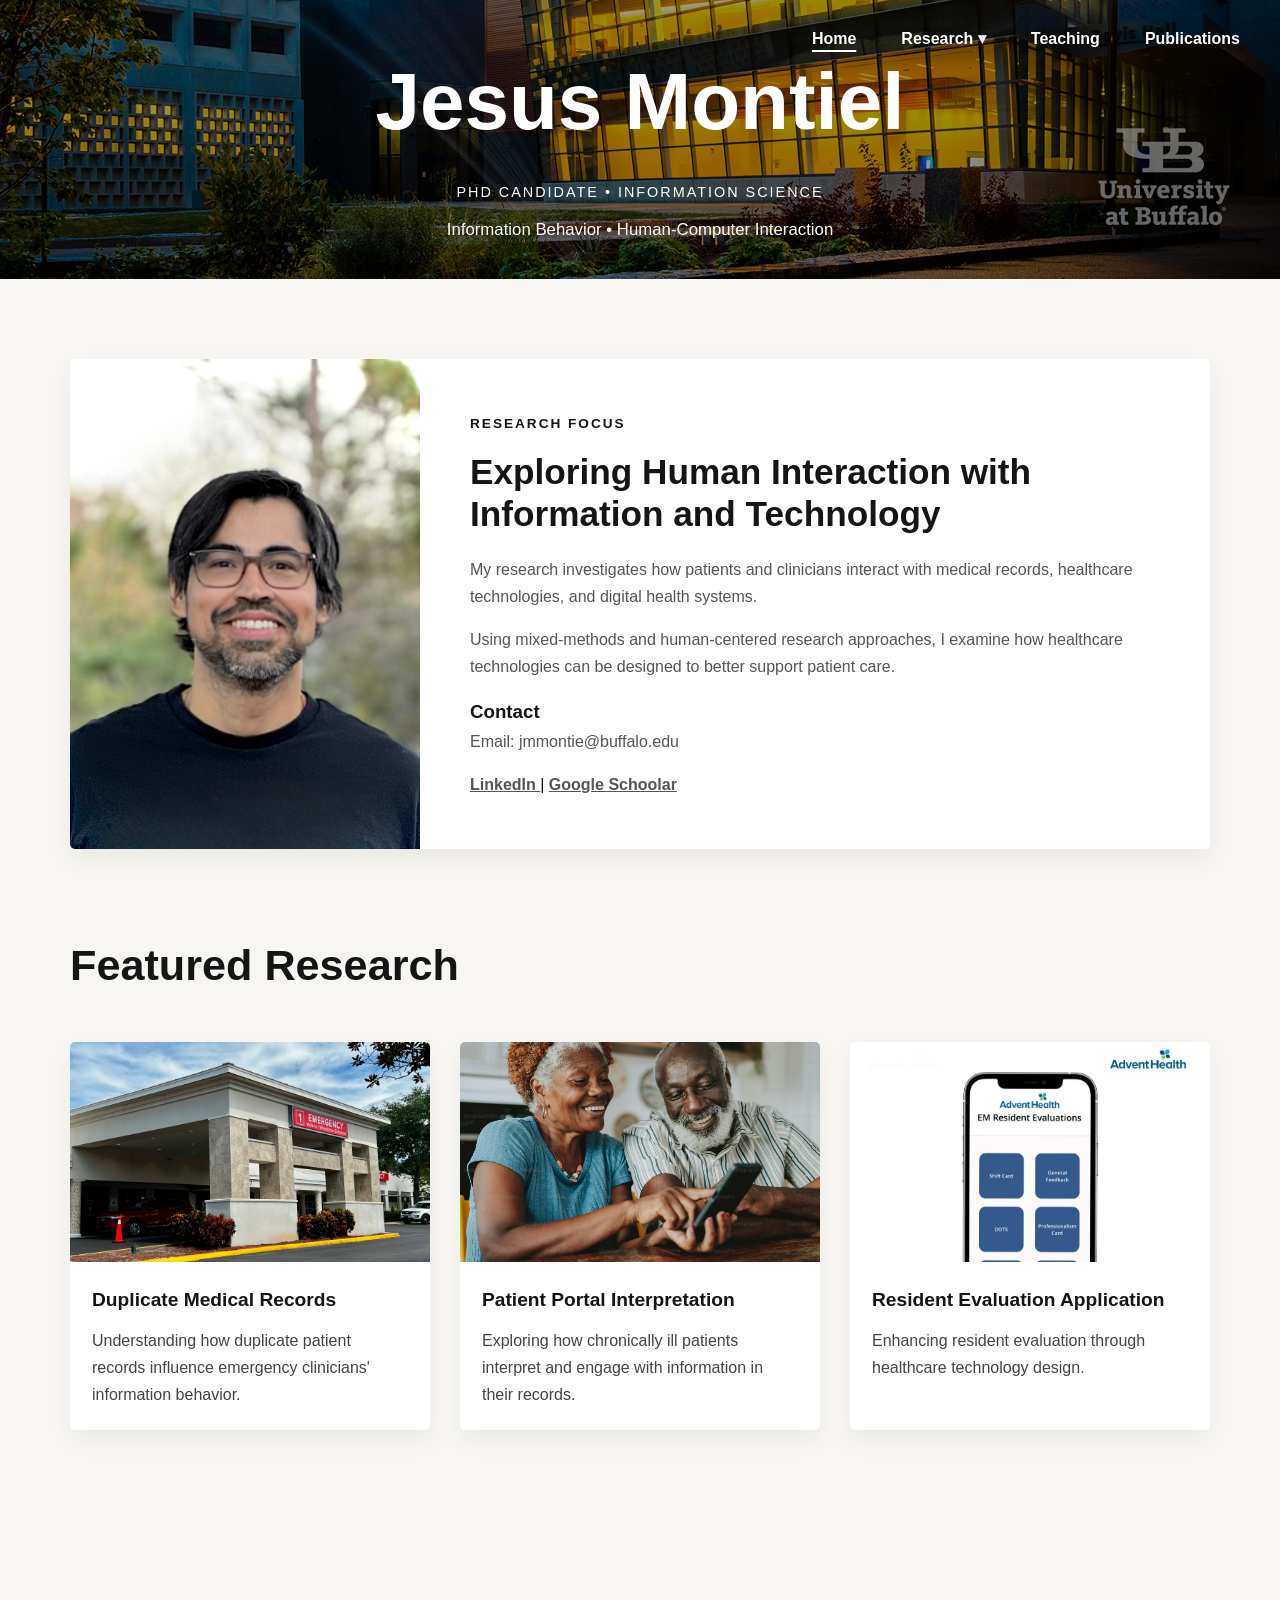
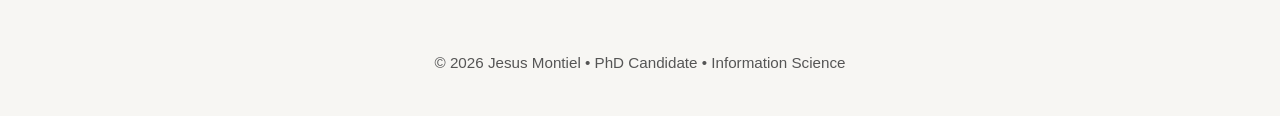
==== index.html @ 4b7aa02b "Add files via upload" ====
<!DOCTYPE html>
<html lang="en">
<head>
    <meta charset="UTF-8">
    <meta name="viewport" content="width=device-width, initial-scale=1.0">
    <title>Home</title>

    <link rel="preconnect" href="https://fonts.googleapis.com">
    <link rel="preconnect" href="https://fonts.gstatic.com" crossorigin>
    
    <link
        href="https://fonts.eet">
    

    <link rel="stylesheet" href="styles.css">
</head>


<body>

    <!-- NAVIGATION -->

    <nav class="navbar">

        <button class="menu-toggle">
            &#9776;
        </button>
    
        <ul>
    
            <li>
                <a href="index.html" class="active">Home</a>
            </li>
    
            <li class="dropdown">
    
                <a>Research ▾</a>
    
                <div class="mega-menu">
    
                    <a href="dissertation.html">
                        Dissertation Research
                    </a>
    
                    <a href="portal.html">
                        Patient Portal Research
                    </a>
    
                    <a href="app.html">
                        UX Case Study
                    </a>
    
                </div>
    
            </li>
    
            <li>
                <a href="teaching.html">Teaching</a>
            </li>
    
            <li>
                <a href="publications.html">Publications</a>
            </li>
    
        </ul>
    
    </nav>


    <!-- HERO -->

    <header class="hero">

        <img src = "images/hero.jpg">

        <div class="hero-overlay">

        
            <h1>Jesus Montiel</h1>
            <span class="hero-tag">
                PhD Candidate • Information Science
            </span>
            <p>
                Information Behavior • Human-Computer Interaction 
            </p>
            

        </div>

    </header>

    <!-- ABOUT -->


    <section id="about" class="about-section">
        <div class="about-card">

            <div class="profile-container">
            <img src = "images/profile.jpeg">
            </div>

            <div class="about-content">

                <span class="research-focus">Research Focus</span>

                <h2>
                    Exploring Human Interaction with Information and Technology
                </h2>
        

                <p>
                    My research investigates how patients and clinicians interact with medical records, healthcare technologies, and digital health systems.
                </p>
                
                <p>
                    Using mixed-methods and human-centered research approaches, I examine how healthcare technologies can be designed to better support patient care.
                </p>
       

                    <div class="contact-section">

                        <h3>Contact</h3>
                    
                        <p>
                            Email: jmmontie@buffalo.edu
                        </p>
                    
                        <div class="contact-links">
                        
                            <a href="https://www.linkedin.com/in/jesus-montiel-9b087b145/">
                                LinkedIn
                            </a>
                    
                            <span>|</span>
                    
                            <a href="https://scholar.google.com/citations?user=2nwPM_0AAAAJ&hl=en">Google Schoolar</a>
                    
                        </div>
                    
                    </div>
                    


    </section>

    <!-- FEATURED RESEARCH -->

    <section id="research" class="research-section">

        <div class="section-header">

            <h2>Featured Research</h2>



        </div>

        <div class="research-grid">

            <article class="research-card">
            <a href = "dissertation.html" class="card-link">
                <img src="images/Hospital.jpg">

                <div class="card-content">

                    <h3>Duplicate Medical Records</h3>

                    <p>
                        Understanding how duplicate patient records influence
                        emergency clinicians' information behavior.
                    </p>

                </div>
            </a>

            </article>

            <article class="research-card">
                <a href = "portal.html" class="card-link">
                <img src="images/patient.png">

                <div class="card-content">

                    <h3>Patient Portal Interpretation</h3>

                    <p>
                        Exploring how chronically ill patients interpret
                        and engage with information in their records.
                    </p>

                </div>
            </a>
            </article>

            <article class="research-card">
                <a href = "app.html" class="card-link">
                <img src="images/m3.png">

                <div class="card-content">

                    <h3>Resident Evaluation Application</h3>

                    <p>
                        Enhancing resident evaluation through healthcare technology design.
                    </p>

                </div>   
             </a>
         </article>

        </div>

    </section>
    <script>

        const menuToggle = document.querySelector('.menu-toggle');
        const navMenu = document.querySelector('.navbar ul');
        
        menuToggle.addEventListener('click', () => {
            navMenu.classList.toggle('show');
        });
        
        document.querySelectorAll('.navbar a').forEach(link => {
            link.addEventListener('click', () => {
                navMenu.classList.remove('show');
            });
        });
        
        </script> 

<footer class="site-footer">

    <p>
        © 2026 Jesus Montiel • PhD Candidate • Information Science
    </p>

</footer>

</body>
</html>
---- styles.css ----
/* =========================
   RESET
========================= */


*{
    margin:0;
    padding:0;
    box-sizing:border-box;
}

html{
    scroll-behavior:smooth;
}

body{
    font-family: 'Inter', sans-serif;
    background:#f7f6f3;
    color:#151515;
    line-height:1.7;
}
/* =========================
   NAVIGATION
========================= */

.navbar{
    position:absolute;
    top:0;
    left:0;

    width:100%;

    padding:25px 40px;

    background:transparent;

    z-index:1000;
}

.navbar ul{
    display:flex;
    justify-content:flex-end;
    align-items:center;

    gap:45px;

    list-style:none;
}

.navbar a{
    color:white;

    text-decoration:none;

    font-size:1rem;

    font-weight:600;

    transition:opacity .2s ease;
}

.navbar a:hover{
    opacity:.80;
}

.navbar a.active{
    font-weight:700;

    text-decoration:underline;
    text-decoration-thickness:2px;
    text-underline-offset:6px;
}

/* =========================
   RESEARCH DROPDOWN
========================= */

.dropdown{
    position:relative;
}

.dropdown > a{
    color:white !important;
}

.dropdown > a.active{
    color:white !important;

    font-weight:700;

    text-decoration:underline;
    text-decoration-thickness:2px;
    text-underline-offset:6px;
}

.mega-menu{
    position:absolute;

    top:38px;

    left:50%;

    transform:translateX(-50%);

    min-width:300px;

    background:#111;

    border-radius:8px;

    padding:12px 0;

    box-shadow:0 15px 30px rgba(0,0,0,.35);

    opacity:0;
    visibility:hidden;

    transition:
        opacity .2s ease,
        visibility .2s ease;

    z-index:5000;
}

.dropdown:hover .mega-menu{
    opacity:1;
    visibility:visible;
}

.mega-menu a{
    display:block;

    padding:12px 20px;

    color:white !important;

    font-size:.95rem;

    font-weight:500;

    text-decoration:none;

    white-space:nowrap;
}

.mega-menu a:hover{
    background:rgba(255,255,255,.08);
}
/* =========================
   HERO
========================= */

.hero{

    position:relative;

    height: 31vh;

    min-height:220px;

    overflow:hidden;
}

.hero img{

    width:100%;
    height:100%;

    object-fit:cover;

    /* Shows more of the lower portion */
    object-position: bottom;
}


.hero-overlay{
    position:absolute;
    inset:0;

    background:rgba(0,0,0,.40);

    display:flex;
    flex-direction:column;
    justify-content:center;
    align-items:center;

    text-align:center;

    color:white;
}


.hero-overlay h1{

    font-size:clamp(3rem,7vw,5rem);

    font-weight:800;

    margin-bottom:10px;
}

.hero-tag{

    font-size:.9rem;

    letter-spacing:2px;

    text-transform:uppercase;

    margin-bottom:12px;
}

.hero-overlay p{

    font-size:1.05rem;
}

/* =========================
   ABOUT
========================= */

.about-section{

    max-width:1200px;
    margin-left:auto;
    margin-right:auto;
    padding-left:30px;
    padding-right:30px;
    margin-top:80px;
    margin-bottom: 80px;
}


.about-card{

    background:white;

    display:grid;

    grid-template-columns:350px 1fr;

    border-radius:5px;

    overflow:hidden;

    box-shadow:0 10px 25px rgba(0,0,0,.06);
}

.profile-container{

    height:100%;
}

.profile-container img{

    width:100%;

    height:100%;

    object-fit:cover;
    border-radious:0;
}

.about-content{

    padding:50px;
}

.research-focus{

    color:#151515;

    font-weight:700;

    font-size:.85rem;

    text-transform:uppercase;

    letter-spacing:2px;
}

.about-content h2{

    margin:15px 0 20px;

    font-size:2.2rem;

    line-height:1.2;
}

.about-content p{

    margin-bottom:16px;

    color:#555;
}

/* =========================
   RESEARCH
========================= */

.research-section{

        max-width:1200px;
        margin-left:auto;
        margin-right:auto;
        padding-left:30px;
        padding-right:30px;
        margin-top:80px;
        margin-bottom: 80px;
        padding-bottom:100px;
    }

.section-header{

    margin-bottom:40px;
}

.section-header h2{

    font-size:2.7rem;

    margin-bottom:8px;
}

.section-header p{

    color:#777;
}

.research-grid{

    display:grid;

    grid-template-columns:
    repeat(3,1fr);

    gap:30px;
}

.card-link{
    display:block;
    text-decoration:none;
    color:inherit;
    height:100%;
}

.research-card{

    background:white;

    border-radius:5px;

    overflow:hidden;

    box-shadow:0 10px 25px rgba(0,0,0,.05);

    transition:
    transform .25s ease,
    box-shadow .25s ease,
    background-color .25s ease;

}

.research-card:hover{

   
  background:#ececec;
  transform:translateY(-4px);
  box-shadow:0 15px 30px rgba(0,0,0,.08);


}

.research-card:active{

    transform:scale(.98);

    background:#e5e5e5;
}

.research-card img{

    width:100%;

    height:220px;

    object-fit:cover;
    display:block;
}

.card-content{

    padding:22px;
}

.card-content h3{

    margin-bottom:10px;

    font-size:1.2rem;
}

.card-content p{

    color:#444;
}

.contact-section a{
    color:#555;
    font-weight:600;
}
.contact-links a:hover{
    opacity:.65;
}

/* =========================
   TABLET
========================= */

@media(max-width:900px){

    .navbar ul{
        gap:20px;
    }

    .about-card{
        grid-template-columns:1fr;
    }

    .profile-container img{
        height:450px;
    }

    .research-grid{
        grid-template-columns:1fr;
    }
}
.menu-toggle{
    display:none;

    background:none;
    border:none;

    color:white;

    font-size:2rem;
    cursor:pointer;
}


.site-footer{
    margin-top:80px;
    padding:40px 20px;
    text-align:center;
}

.site-footer p{
    color:#555;
    font-size:.95rem;
}

@media(max-width:768px){

    .navbar{
        
    display:flex;
    align-items:center;
    justify-content:flex-start;
    }
    
    .menu-toggle{
        display:block;
    
    }
    
    
    .navbar ul{
        display:none;
    
        position:absolute;
        top:70px;
        left:24px;
    
        background:#111;
    
        padding:20px;
    
        border-radius:10px;
    
        flex-direction:column;

        align-items:flex-start;   /* ADD THIS */
        text-align:left;

        gap:16px;
    
        min-width:220px;
    
        box-shadow:0 10px 30px rgba(0,0,0,.3);
    }
    .navbar ul li{
        width:100%;
    }
    
    .navbar ul a{
        display:block;
        width:100%;
        text-align:left;
    }
    
    .navbar ul.show{
        display:flex;
    }
    .mega-menu{
        position:static;
    
        opacity:1;
        visibility:visible;
    
        transform:none;
    
        background:none;
    
        box-shadow:none;
    
        padding-top:10px;
    
        min-width:auto;
    }
}
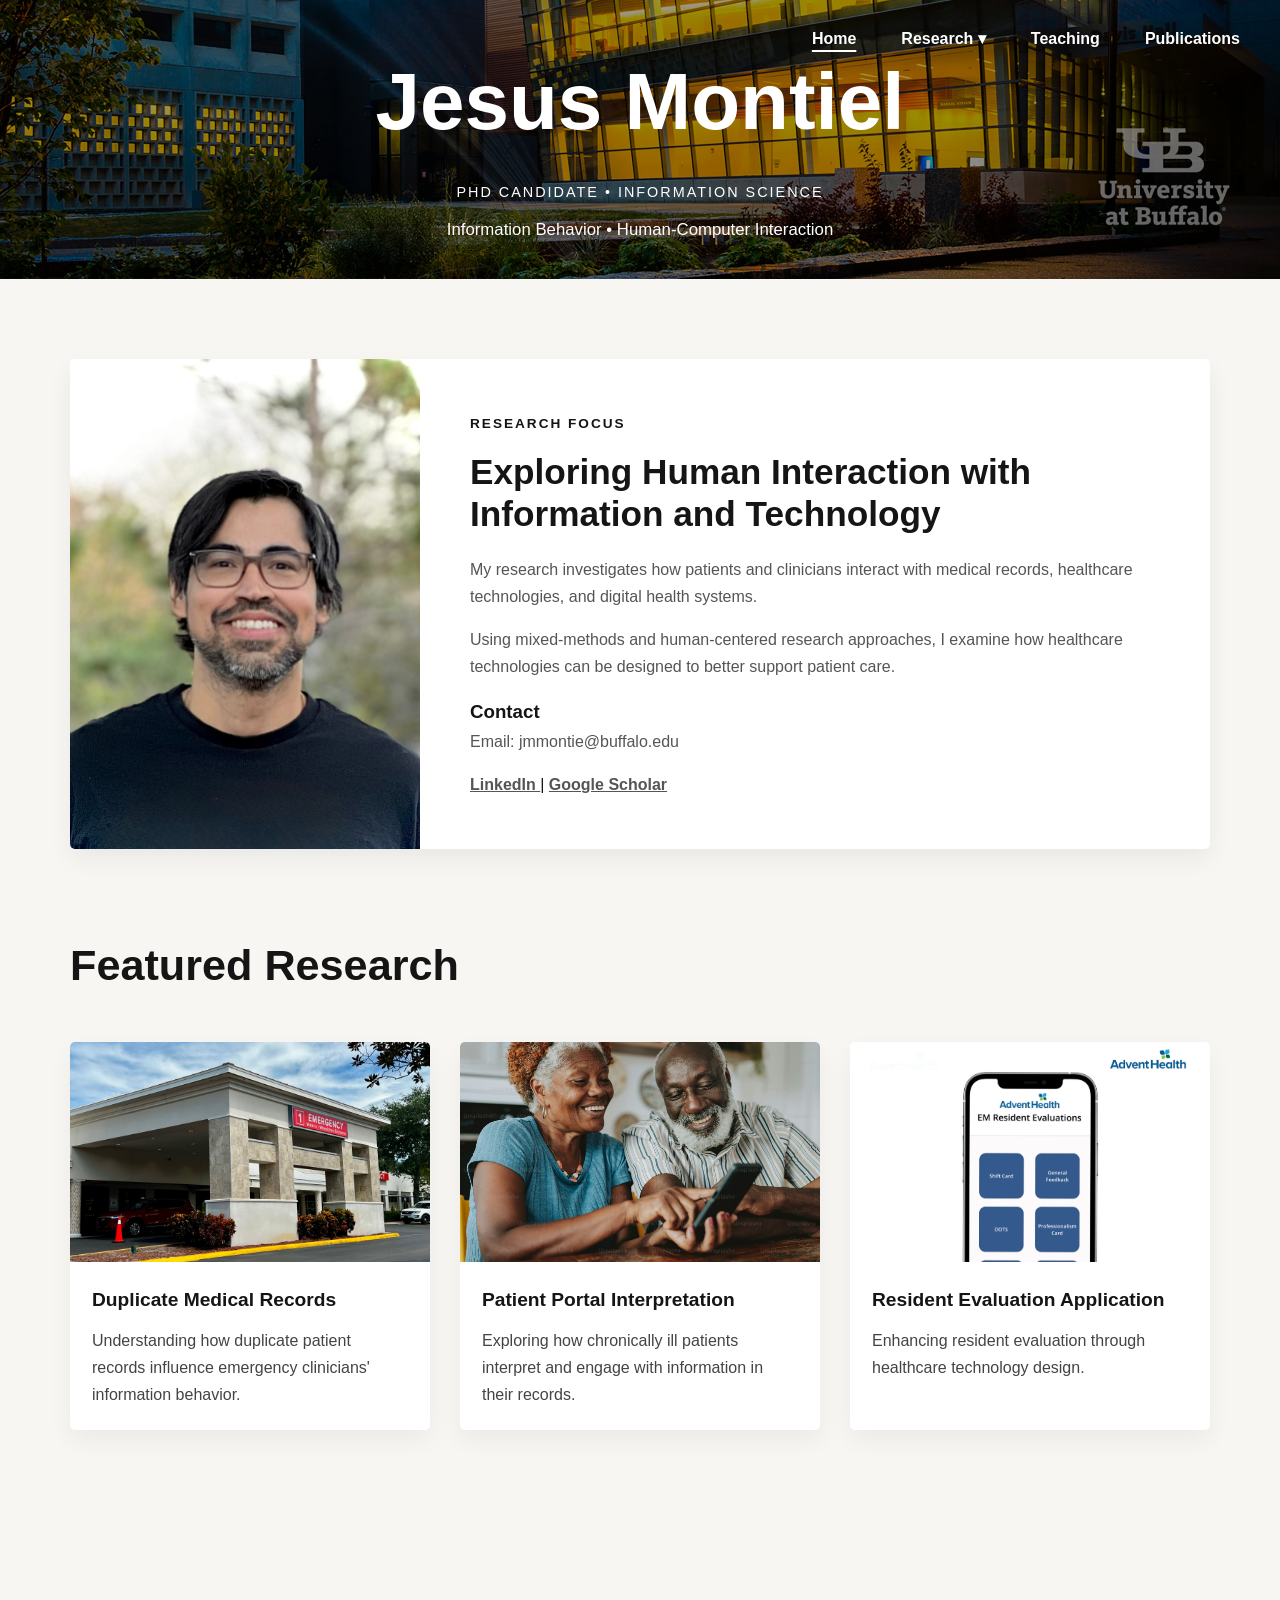
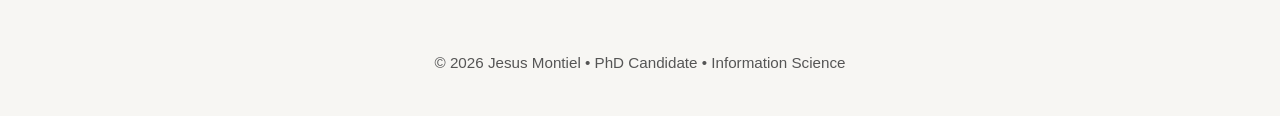
==== commit a5bfa8c7: "Add files via upload Updated the contact section" ====
--- a/index.html
+++ b/index.html
@@ -133,7 +133,7 @@
                     
                             <span>|</span>
                     
-                            <a href="https://scholar.google.com/citations?user=2nwPM_0AAAAJ&hl=en">Google Schoolar</a>
+                            <a href="https://scholar.google.com/citations?user=2nwPM_0AAAAJ&hl=en">Google Scholar</a>
                     
                         </div>
                     
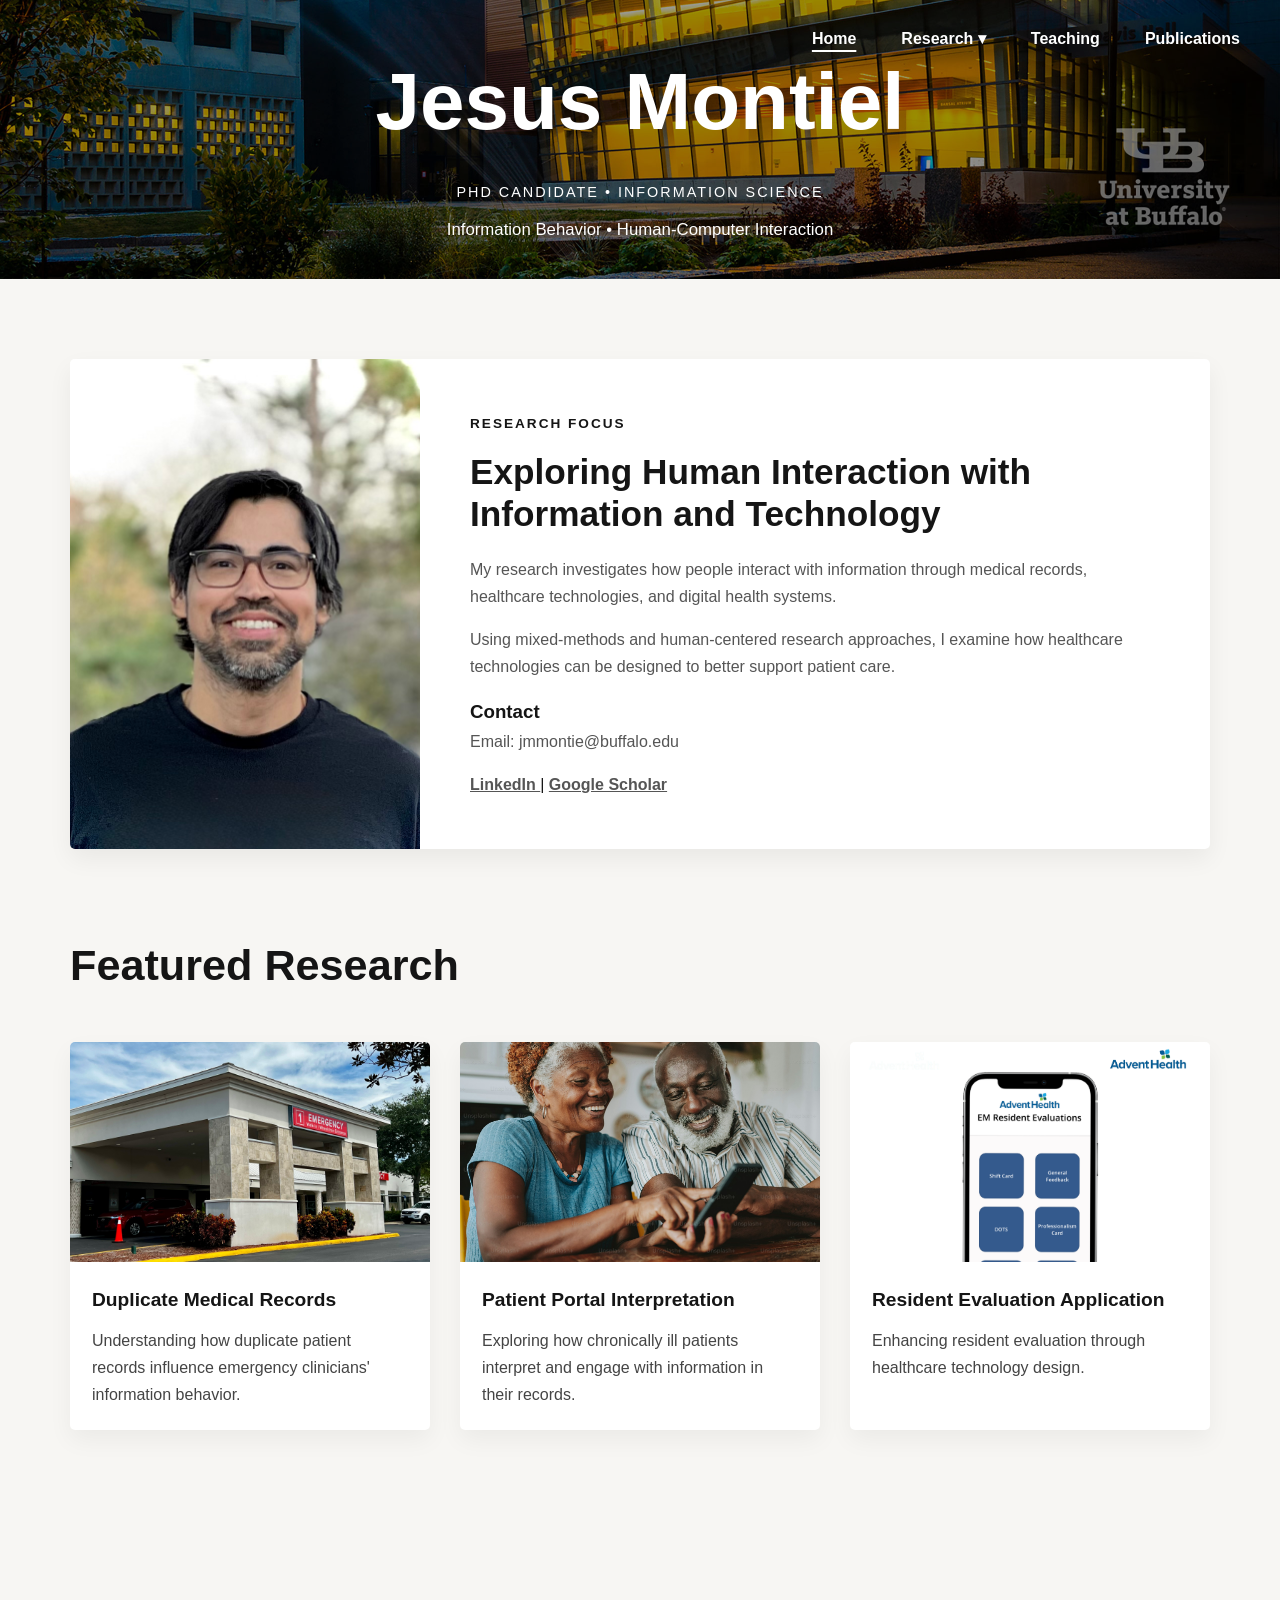
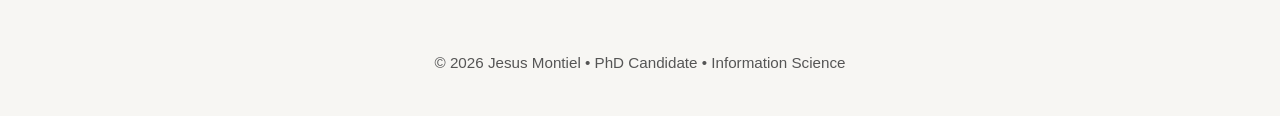
==== commit dd70d6dd: "Add files via upload updated content" ====
--- a/index.html
+++ b/index.html
@@ -109,7 +109,7 @@
         
 
                 <p>
-                    My research investigates how patients and clinicians interact with medical records, healthcare technologies, and digital health systems.
+                    My research investigates how people interact with information through medical records, healthcare technologies, and digital health systems.
                 </p>
                 
                 <p>
